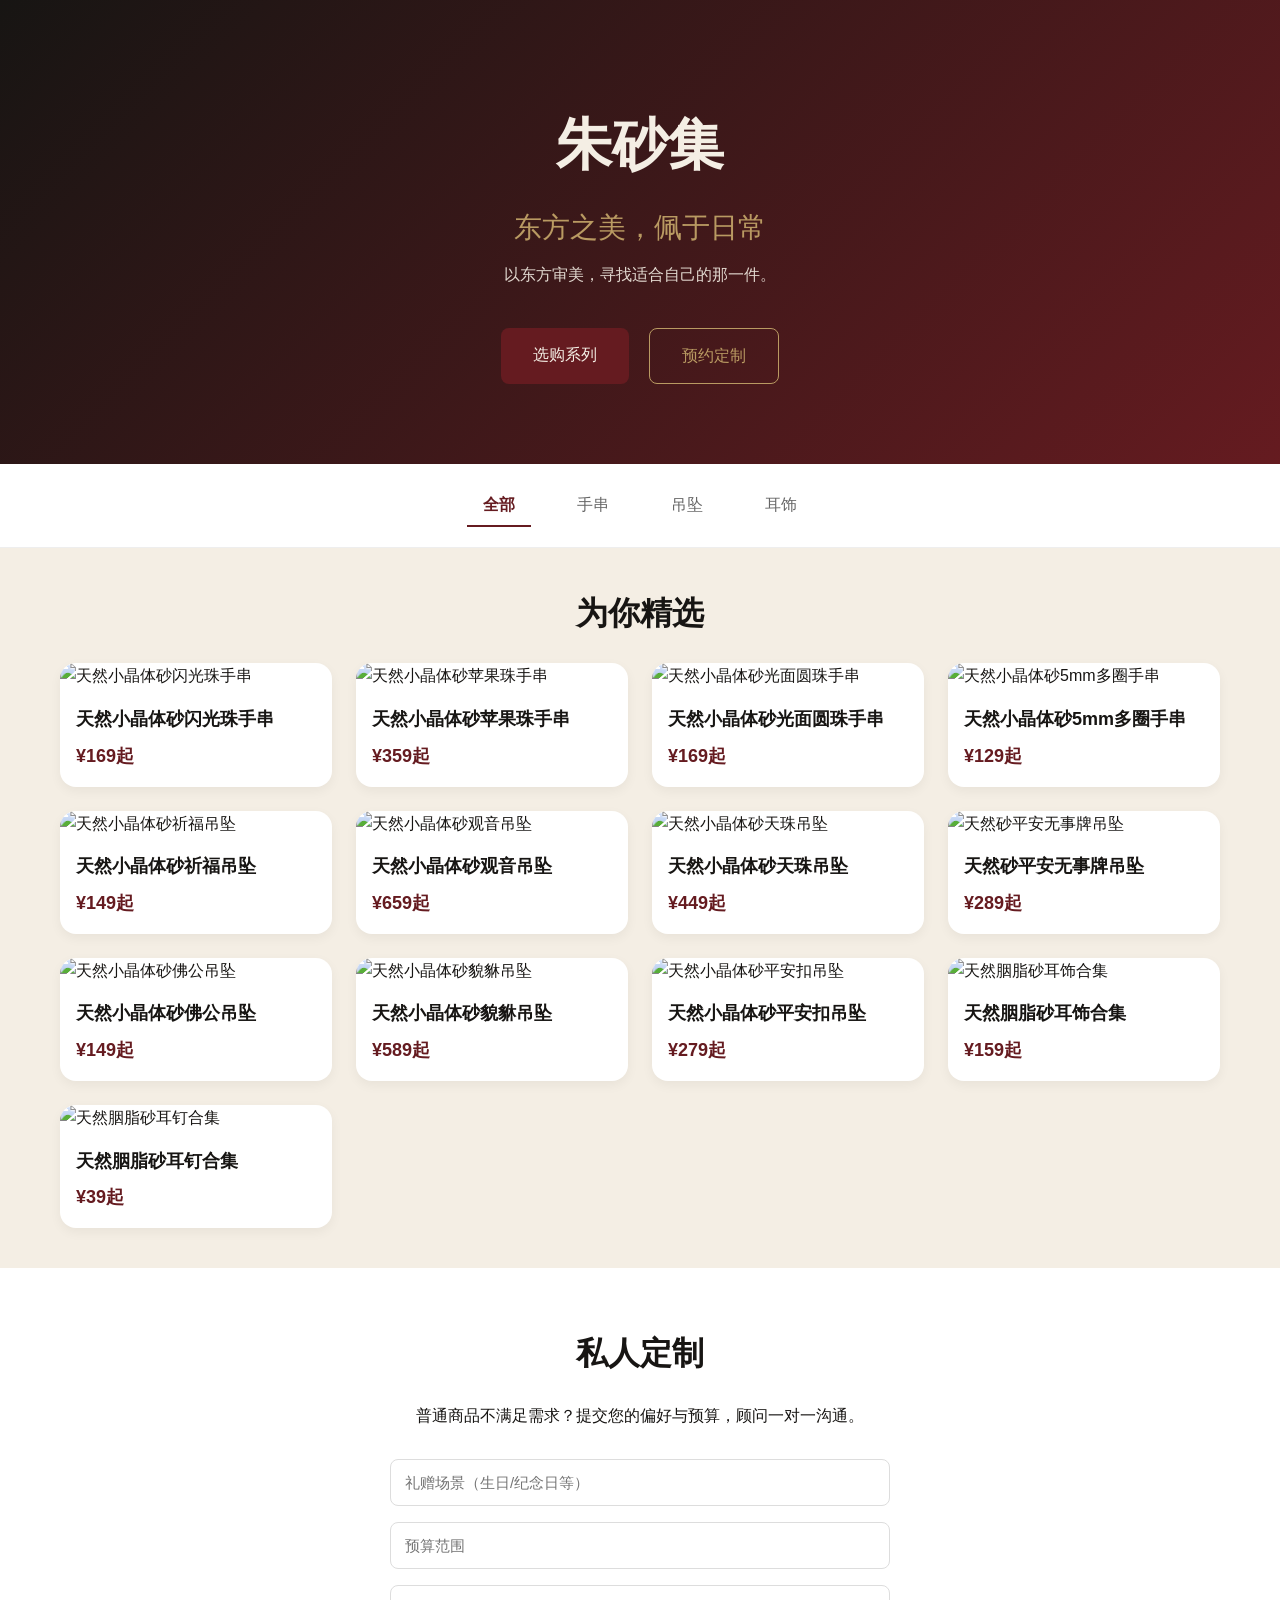
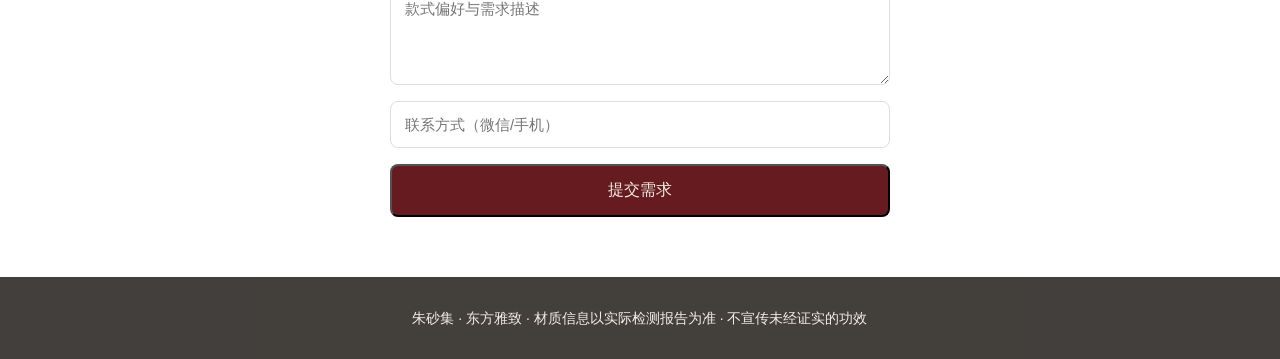
==== index.html @ cad449b2 "Add complete Zhusha website with all products" ====
<!DOCTYPE html>
<html lang="zh-CN">
<head>
  <meta charset="UTF-8">
  <meta name="viewport" content="width=device-width, initial-scale=1.0">
  <title>朱砂集 · 东方雅致饰品</title>
  <link rel="stylesheet" href="styles.css">
</head>
<body>
  <header class="hero">
    <div class="hero-content">
      <h1>朱砂集</h1>
      <p class="slogan">东方之美，佩于日常</p>
      <p class="sub">以东方审美，寻找适合自己的那一件。</p>
      <div class="hero-btns">
        <a href="#products" class="btn-primary">选购系列</a>
        <a href="#custom" class="btn-outline">预约定制</a>
      </div>
    </div>
  </header>

  <nav class="categories">
    <a href="#" data-cat="全部" class="active">全部</a>
    <a href="#" data-cat="手串">手串</a>
    <a href="#" data-cat="吊坠">吊坠</a>
    <a href="#" data-cat="耳饰">耳饰</a>
  </nav>

  <section id="products" class="container">
    <h2>为你精选</h2>
    <div id="product-grid" class="product-grid"></div>
  </section>

  <section id="custom" class="custom-section">
    <h2>私人定制</h2>
    <p>普通商品不满足需求？提交您的偏好与预算，顾问一对一沟通。</p>
    <form id="custom-form">
      <input type="text" placeholder="礼赠场景（生日/纪念日等）" required>
      <input type="text" placeholder="预算范围" required>
      <textarea placeholder="款式偏好与需求描述"></textarea>
      <input type="text" placeholder="联系方式（微信/手机）" required>
      <button type="submit" class="btn-primary">提交需求</button>
    </form>
  </section>

  <footer>
    <p>朱砂集 · 东方雅致 · 材质信息以实际检测报告为准 · 不宣传未经证实的功效</p>
  </footer>

  <div id="modal" class="modal">
    <div class="modal-content">
      <span class="close">&times;</span>
      <div id="modal-body"></div>
    </div>
  </div>

  <script src="script.js"></script>
</body>
</html>
---- styles.css ----
:root {
  --primary: #651B20;
  --black: #171513;
  --white: #F4EEE4;
  --gold: #B99A62;
}

* { margin: 0; padding: 0; box-sizing: border-box; }
body {
  font-family: -apple-system, BlinkMacSystemFont, "PingFang SC", "Helvetica Neue", sans-serif;
  background: var(--white);
  color: var(--black);
  line-height: 1.6;
}

.hero {
  background: linear-gradient(135deg, var(--black) 0%, var(--primary) 100%);
  color: var(--white);
  text-align: center;
  padding: 100px 20px 80px;
}

.hero h1 { font-size: 56px; margin-bottom: 16px; }
.slogan { color: var(--gold); font-size: 28px; margin-bottom: 12px; }
.sub { opacity: 0.9; margin-bottom: 40px; }

.hero-btns { display: flex; justify-content: center; gap: 20px; }
.btn-primary, .btn-outline {
  padding: 14px 32px;
  border-radius: 8px;
  text-decoration: none;
  font-size: 16px;
}
.btn-primary { background: var(--primary); color: var(--white); }
.btn-outline { border: 1px solid var(--gold); color: var(--gold); }

.categories {
  display: flex;
  justify-content: center;
  gap: 30px;
  padding: 20px;
  background: #fff;
  border-bottom: 1px solid #eee;
  flex-wrap: wrap;
}
.categories a {
  text-decoration: none;
  color: #666;
  padding: 8px 16px;
  border-bottom: 2px solid transparent;
}
.categories a.active, .categories a:hover {
  color: var(--primary);
  border-bottom-color: var(--primary);
  font-weight: 600;
}

.container { max-width: 1200px; margin: 0 auto; padding: 40px 20px; }
h2 { font-size: 32px; margin-bottom: 24px; text-align: center; }

.product-grid {
  display: grid;
  grid-template-columns: repeat(auto-fill, minmax(260px, 1fr));
  gap: 24px;
}

.product-card {
  background: #fff;
  border-radius: 16px;
  overflow: hidden;
  box-shadow: 0 4px 12px rgba(0,0,0,0.05);
  cursor: pointer;
  transition: transform 0.2s;
}
.product-card:hover { transform: translateY(-4px); }
.product-card img { width: 100%; height: 280px; object-fit: cover; }
.product-info { padding: 16px; }
.product-info h3 { font-size: 18px; margin-bottom: 8px; }
.price { color: var(--primary); font-weight: 600; font-size: 18px; }

.custom-section {
  background: #fff;
  padding: 60px 20px;
  text-align: center;
}
.custom-section form {
  max-width: 500px;
  margin: 30px auto 0;
  display: flex;
  flex-direction: column;
  gap: 16px;
}
.custom-section input, .custom-section textarea {
  padding: 14px;
  border: 1px solid #ddd;
  border-radius: 8px;
  font-size: 15px;
}
.custom-section textarea { height: 100px; }

footer {
  background: var(--black);
  color: var(--white);
  text-align: center;
  padding: 30px;
  font-size: 14px;
  opacity: 0.8;
}

.modal {
  display: none;
  position: fixed;
  z-index: 1000;
  left: 0; top: 0;
  width: 100%; height: 100%;
  background: rgba(0,0,0,0.6);
  overflow: auto;
}
.modal-content {
  background: #fff;
  margin: 5% auto;
  padding: 30px;
  max-width: 800px;
  border-radius: 16px;
  position: relative;
}
.close {
  position: absolute;
  right: 20px; top: 15px;
  font-size: 28px;
  cursor: pointer;
}
.modal img { width: 100%; max-height: 400px; object-fit: cover; border-radius: 12px; margin-bottom: 20px; }
.sku-list { display: flex; flex-wrap: wrap; gap: 12px; margin: 16px 0; }
.sku-item {
  padding: 10px 16px;
  border: 1px solid #ddd;
  border-radius: 8px;
  cursor: pointer;
}
.sku-item.active { border-color: var(--primary); background: var(--white); }
.note { color: var(--gold); font-size: 14px; margin-top: 16px; }
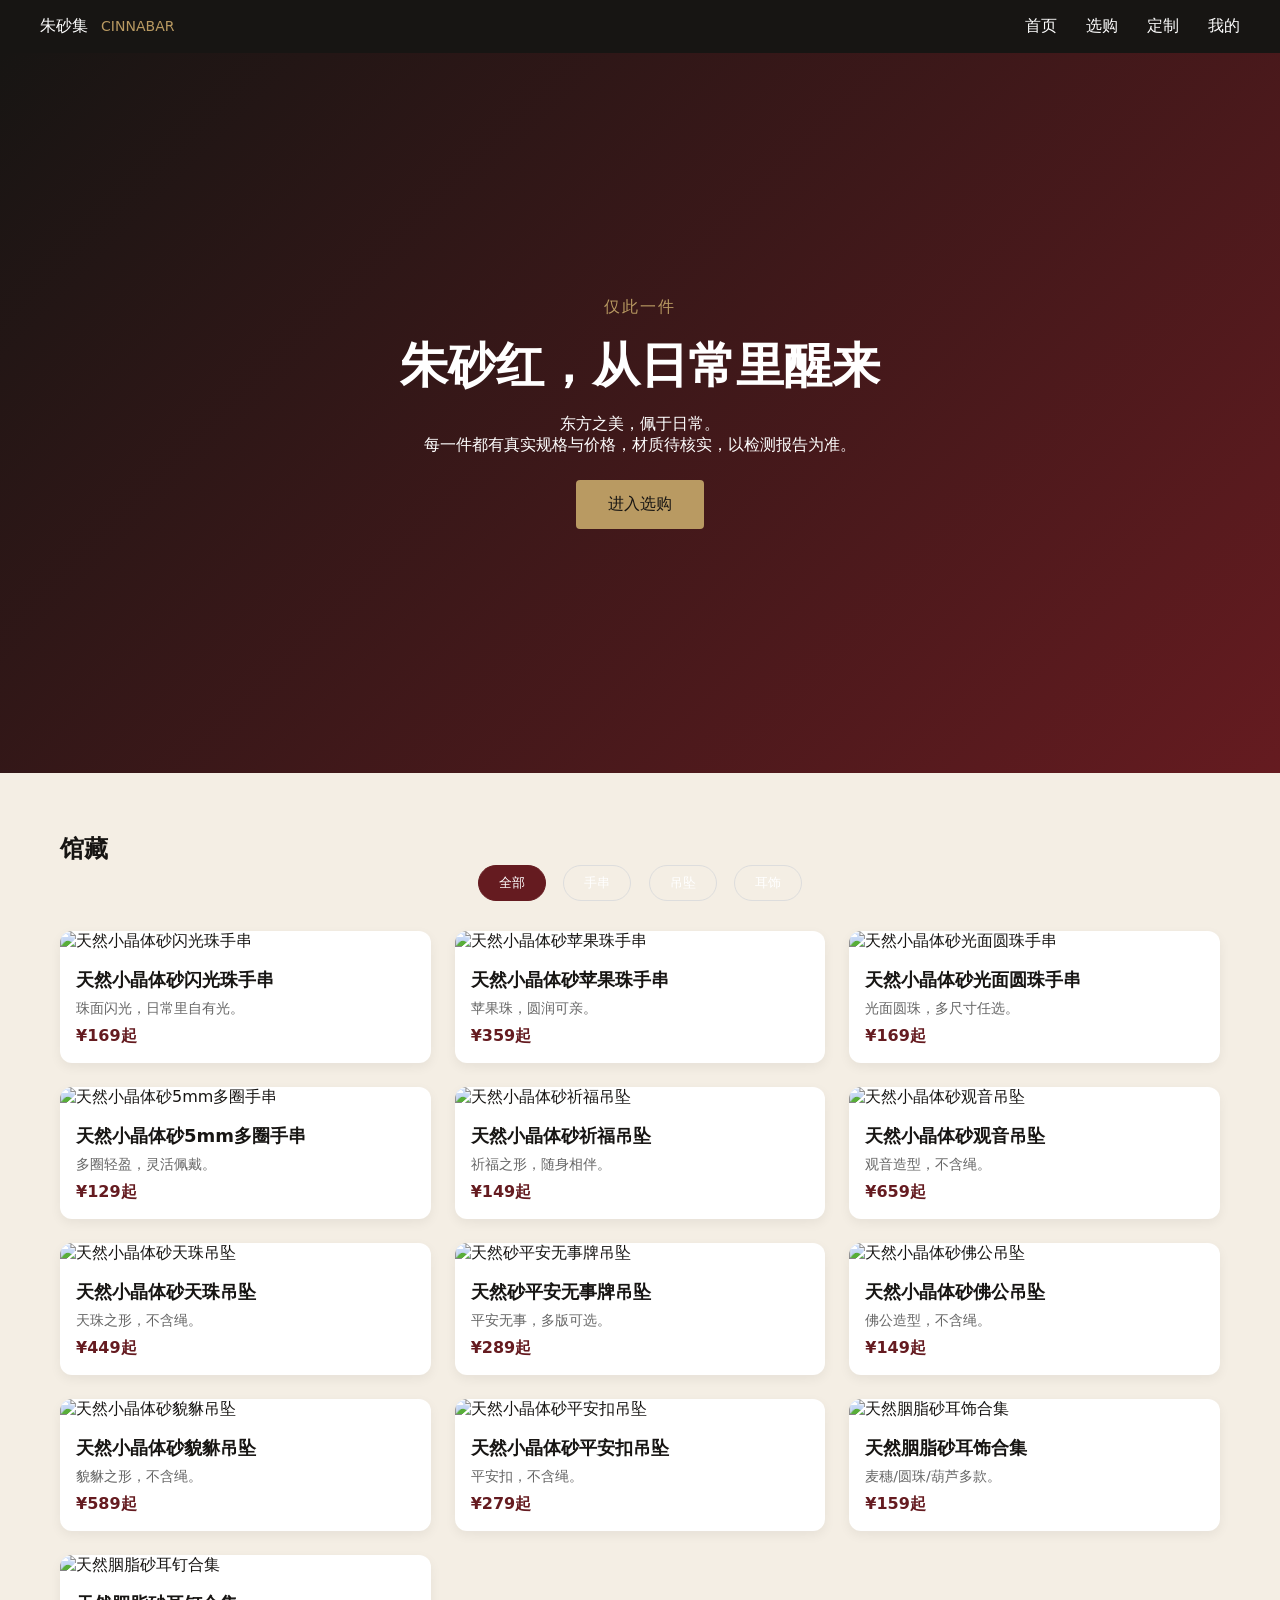
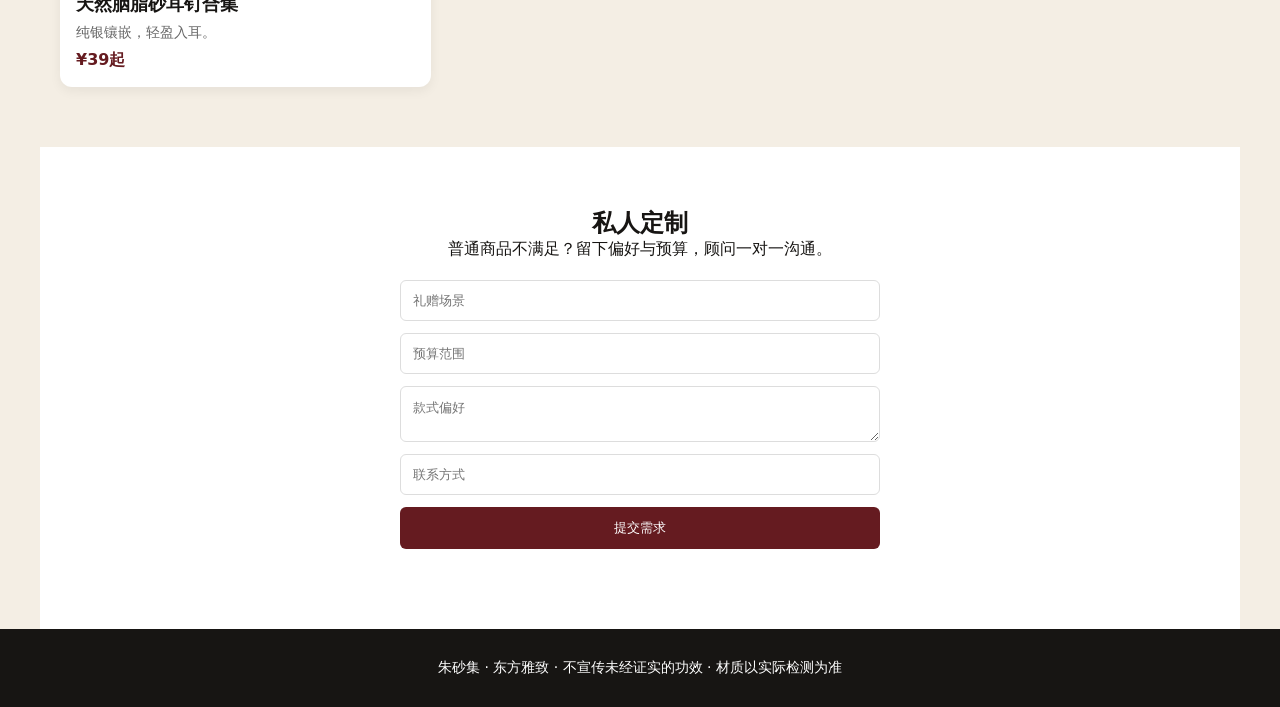
==== commit 7678376c: "Upgrade to luxury style similar to Jade Lumen" ====
--- a/index.html
+++ b/index.html
@@ -3,56 +3,57 @@
 <head>
   <meta charset="UTF-8">
   <meta name="viewport" content="width=device-width, initial-scale=1.0">
-  <title>朱砂集 · 东方雅致饰品</title>
+  <title>朱砂集 · 东方雅致</title>
   <link rel="stylesheet" href="styles.css">
 </head>
 <body>
-  <header class="hero">
-    <div class="hero-content">
-      <h1>朱砂集</h1>
-      <p class="slogan">东方之美，佩于日常</p>
-      <p class="sub">以东方审美，寻找适合自己的那一件。</p>
-      <div class="hero-btns">
-        <a href="#products" class="btn-primary">选购系列</a>
-        <a href="#custom" class="btn-outline">预约定制</a>
-      </div>
-    </div>
+  <header class="nav">
+    <div class="logo">朱砂集 <span>CINNABAR</span></div>
+    <nav>
+      <a href="#home">首页</a>
+      <a href="#products">选购</a>
+      <a href="#custom">定制</a>
+      <a href="#about">我的</a>
+    </nav>
   </header>
 
-  <nav class="categories">
-    <a href="#" data-cat="全部" class="active">全部</a>
-    <a href="#" data-cat="手串">手串</a>
-    <a href="#" data-cat="吊坠">吊坠</a>
-    <a href="#" data-cat="耳饰">耳饰</a>
-  </nav>
-
-  <section id="products" class="container">
-    <h2>为你精选</h2>
-    <div id="product-grid" class="product-grid"></div>
+  <section id="home" class="hero">
+    <div class="hero-text">
+      <p class="tag">仅此一件</p>
+      <h1>朱砂红，从日常里醒来</h1>
+      <p class="desc">东方之美，佩于日常。<br>每一件都有真实规格与价格，材质待核实，以检测报告为准。</p>
+      <a href="#products" class="btn">进入选购</a>
+    </div>
   </section>
 
-  <section id="custom" class="custom-section">
+  <section id="products" class="section">
+    <h2>馆藏</h2>
+    <div class="filters">
+      <button class="filter active" data-cat="全部">全部</button>
+      <button class="filter" data-cat="手串">手串</button>
+      <button class="filter" data-cat="吊坠">吊坠</button>
+      <button class="filter" data-cat="耳饰">耳饰</button>
+    </div>
+    <div id="grid" class="grid"></div>
+  </section>
+
+  <section id="custom" class="section custom">
     <h2>私人定制</h2>
-    <p>普通商品不满足需求？提交您的偏好与预算，顾问一对一沟通。</p>
-    <form id="custom-form">
-      <input type="text" placeholder="礼赠场景（生日/纪念日等）" required>
-      <input type="text" placeholder="预算范围" required>
-      <textarea placeholder="款式偏好与需求描述"></textarea>
-      <input type="text" placeholder="联系方式（微信/手机）" required>
-      <button type="submit" class="btn-primary">提交需求</button>
+    <p>普通商品不满足？留下偏好与预算，顾问一对一沟通。</p>
+    <form id="form">
+      <input placeholder="礼赠场景" required>
+      <input placeholder="预算范围" required>
+      <textarea placeholder="款式偏好"></textarea>
+      <input placeholder="联系方式" required>
+      <button type="submit">提交需求</button>
     </form>
   </section>
 
   <footer>
-    <p>朱砂集 · 东方雅致 · 材质信息以实际检测报告为准 · 不宣传未经证实的功效</p>
+    朱砂集 · 东方雅致 · 不宣传未经证实的功效 · 材质以实际检测为准
   </footer>
 
-  <div id="modal" class="modal">
-    <div class="modal-content">
-      <span class="close">&times;</span>
-      <div id="modal-body"></div>
-    </div>
-  </div>
+  <div id="modal" class="modal"><div class="modal-inner"><span class="close">×</span><div id="modal-content"></div></div></div>
 
   <script src="script.js"></script>
 </body>
--- a/styles.css
+++ b/styles.css
@@ -1,142 +1,31 @@
-:root {
-  --primary: #651B20;
-  --black: #171513;
-  --white: #F4EEE4;
-  --gold: #B99A62;
-}
-
-* { margin: 0; padding: 0; box-sizing: border-box; }
-body {
-  font-family: -apple-system, BlinkMacSystemFont, "PingFang SC", "Helvetica Neue", sans-serif;
-  background: var(--white);
-  color: var(--black);
-  line-height: 1.6;
-}
-
-.hero {
-  background: linear-gradient(135deg, var(--black) 0%, var(--primary) 100%);
-  color: var(--white);
-  text-align: center;
-  padding: 100px 20px 80px;
-}
-
-.hero h1 { font-size: 56px; margin-bottom: 16px; }
-.slogan { color: var(--gold); font-size: 28px; margin-bottom: 12px; }
-.sub { opacity: 0.9; margin-bottom: 40px; }
-
-.hero-btns { display: flex; justify-content: center; gap: 20px; }
-.btn-primary, .btn-outline {
-  padding: 14px 32px;
-  border-radius: 8px;
-  text-decoration: none;
-  font-size: 16px;
-}
-.btn-primary { background: var(--primary); color: var(--white); }
-.btn-outline { border: 1px solid var(--gold); color: var(--gold); }
-
-.categories {
-  display: flex;
-  justify-content: center;
-  gap: 30px;
-  padding: 20px;
-  background: #fff;
-  border-bottom: 1px solid #eee;
-  flex-wrap: wrap;
-}
-.categories a {
-  text-decoration: none;
-  color: #666;
-  padding: 8px 16px;
-  border-bottom: 2px solid transparent;
-}
-.categories a.active, .categories a:hover {
-  color: var(--primary);
-  border-bottom-color: var(--primary);
-  font-weight: 600;
-}
-
-.container { max-width: 1200px; margin: 0 auto; padding: 40px 20px; }
-h2 { font-size: 32px; margin-bottom: 24px; text-align: center; }
-
-.product-grid {
-  display: grid;
-  grid-template-columns: repeat(auto-fill, minmax(260px, 1fr));
-  gap: 24px;
-}
-
-.product-card {
-  background: #fff;
-  border-radius: 16px;
-  overflow: hidden;
-  box-shadow: 0 4px 12px rgba(0,0,0,0.05);
-  cursor: pointer;
-  transition: transform 0.2s;
-}
-.product-card:hover { transform: translateY(-4px); }
-.product-card img { width: 100%; height: 280px; object-fit: cover; }
-.product-info { padding: 16px; }
-.product-info h3 { font-size: 18px; margin-bottom: 8px; }
-.price { color: var(--primary); font-weight: 600; font-size: 18px; }
-
-.custom-section {
-  background: #fff;
-  padding: 60px 20px;
-  text-align: center;
-}
-.custom-section form {
-  max-width: 500px;
-  margin: 30px auto 0;
-  display: flex;
-  flex-direction: column;
-  gap: 16px;
-}
-.custom-section input, .custom-section textarea {
-  padding: 14px;
-  border: 1px solid #ddd;
-  border-radius: 8px;
-  font-size: 15px;
-}
-.custom-section textarea { height: 100px; }
-
-footer {
-  background: var(--black);
-  color: var(--white);
-  text-align: center;
-  padding: 30px;
-  font-size: 14px;
-  opacity: 0.8;
-}
-
-.modal {
-  display: none;
-  position: fixed;
-  z-index: 1000;
-  left: 0; top: 0;
-  width: 100%; height: 100%;
-  background: rgba(0,0,0,0.6);
-  overflow: auto;
-}
-.modal-content {
-  background: #fff;
-  margin: 5% auto;
-  padding: 30px;
-  max-width: 800px;
-  border-radius: 16px;
-  position: relative;
-}
-.close {
-  position: absolute;
-  right: 20px; top: 15px;
-  font-size: 28px;
-  cursor: pointer;
-}
-.modal img { width: 100%; max-height: 400px; object-fit: cover; border-radius: 12px; margin-bottom: 20px; }
-.sku-list { display: flex; flex-wrap: wrap; gap: 12px; margin: 16px 0; }
-.sku-item {
-  padding: 10px 16px;
-  border: 1px solid #ddd;
-  border-radius: 8px;
-  cursor: pointer;
-}
-.sku-item.active { border-color: var(--primary); background: var(--white); }
-.note { color: var(--gold); font-size: 14px; margin-top: 16px; }
+:root { --red:#651B20; --black:#171513; --cream:#F4EEE4; --gold:#B99A62; }
+* { margin:0; padding:0; box-sizing:border-box; }
+body { font-family:"PingFang SC", system-ui, sans-serif; background:var(--cream); color:var(--black); }
+.nav { position:sticky; top:0; background:var(--black); color:#fff; display:flex; justify-content:space-between; align-items:center; padding:16px 40px; z-index:10; }
+.logo span { color:var(--gold); font-size:14px; margin-left:8px; }
+.nav a { color:#fff; text-decoration:none; margin-left:24px; }
+.hero { height:80vh; background:linear-gradient(135deg, var(--black), var(--red)); color:#fff; display:flex; align-items:center; justify-content:center; text-align:center; padding:20px; }
+.hero h1 { font-size:48px; margin:16px 0; }
+.tag { color:var(--gold); letter-spacing:2px; }
+.btn { display:inline-block; margin-top:24px; padding:14px 32px; background:var(--gold); color:var(--black); text-decoration:none; border-radius:4px; }
+.section { max-width:1200px; margin:0 auto; padding:60px 20px; }
+.filters { text-align:center; margin-bottom:30px; }
+.filter { background:none; border:1px solid #ddd; padding:8px 20px; margin:0 6px; cursor:pointer; border-radius:20px; }
+.filter.active { background:var(--red); color:#fff; border-color:var(--red); }
+.grid { display:grid; grid-template-columns:repeat(auto-fill,minmax(280px,1fr)); gap:24px; }
+.card { background:#fff; border-radius:12px; overflow:hidden; cursor:pointer; box-shadow:0 4px 12px rgba(0,0,0,.06); transition:.2s; }
+.card:hover { transform:translateY(-4px); }
+.card img { width:100%; height:300px; object-fit:cover; }
+.card-info { padding:16px; }
+.card-info h3 { font-size:18px; margin-bottom:8px; }
+.price { color:var(--red); font-weight:600; }
+.custom { text-align:center; background:#fff; }
+form { max-width:480px; margin:20px auto; display:flex; flex-direction:column; gap:12px; }
+input, textarea { padding:12px; border:1px solid #ddd; border-radius:6px; }
+button { padding:12px; background:var(--red); color:#fff; border:none; border-radius:6px; cursor:pointer; }
+footer { background:var(--black); color:#fff; text-align:center; padding:30px; font-size:14px; }
+.modal { display:none; position:fixed; inset:0; background:rgba(0,0,0,.7); z-index:100; overflow:auto; }
+.modal-inner { background:#fff; max-width:700px; margin:40px auto; padding:30px; border-radius:12px; position:relative; }
+.close { position:absolute; right:20px; top:10px; font-size:32px; cursor:pointer; }
+.sku { display:inline-block; margin:6px; padding:8px 14px; border:1px solid #ddd; border-radius:6px; }
+.note { color:var(--gold); margin-top:16px; font-size:14px; }
